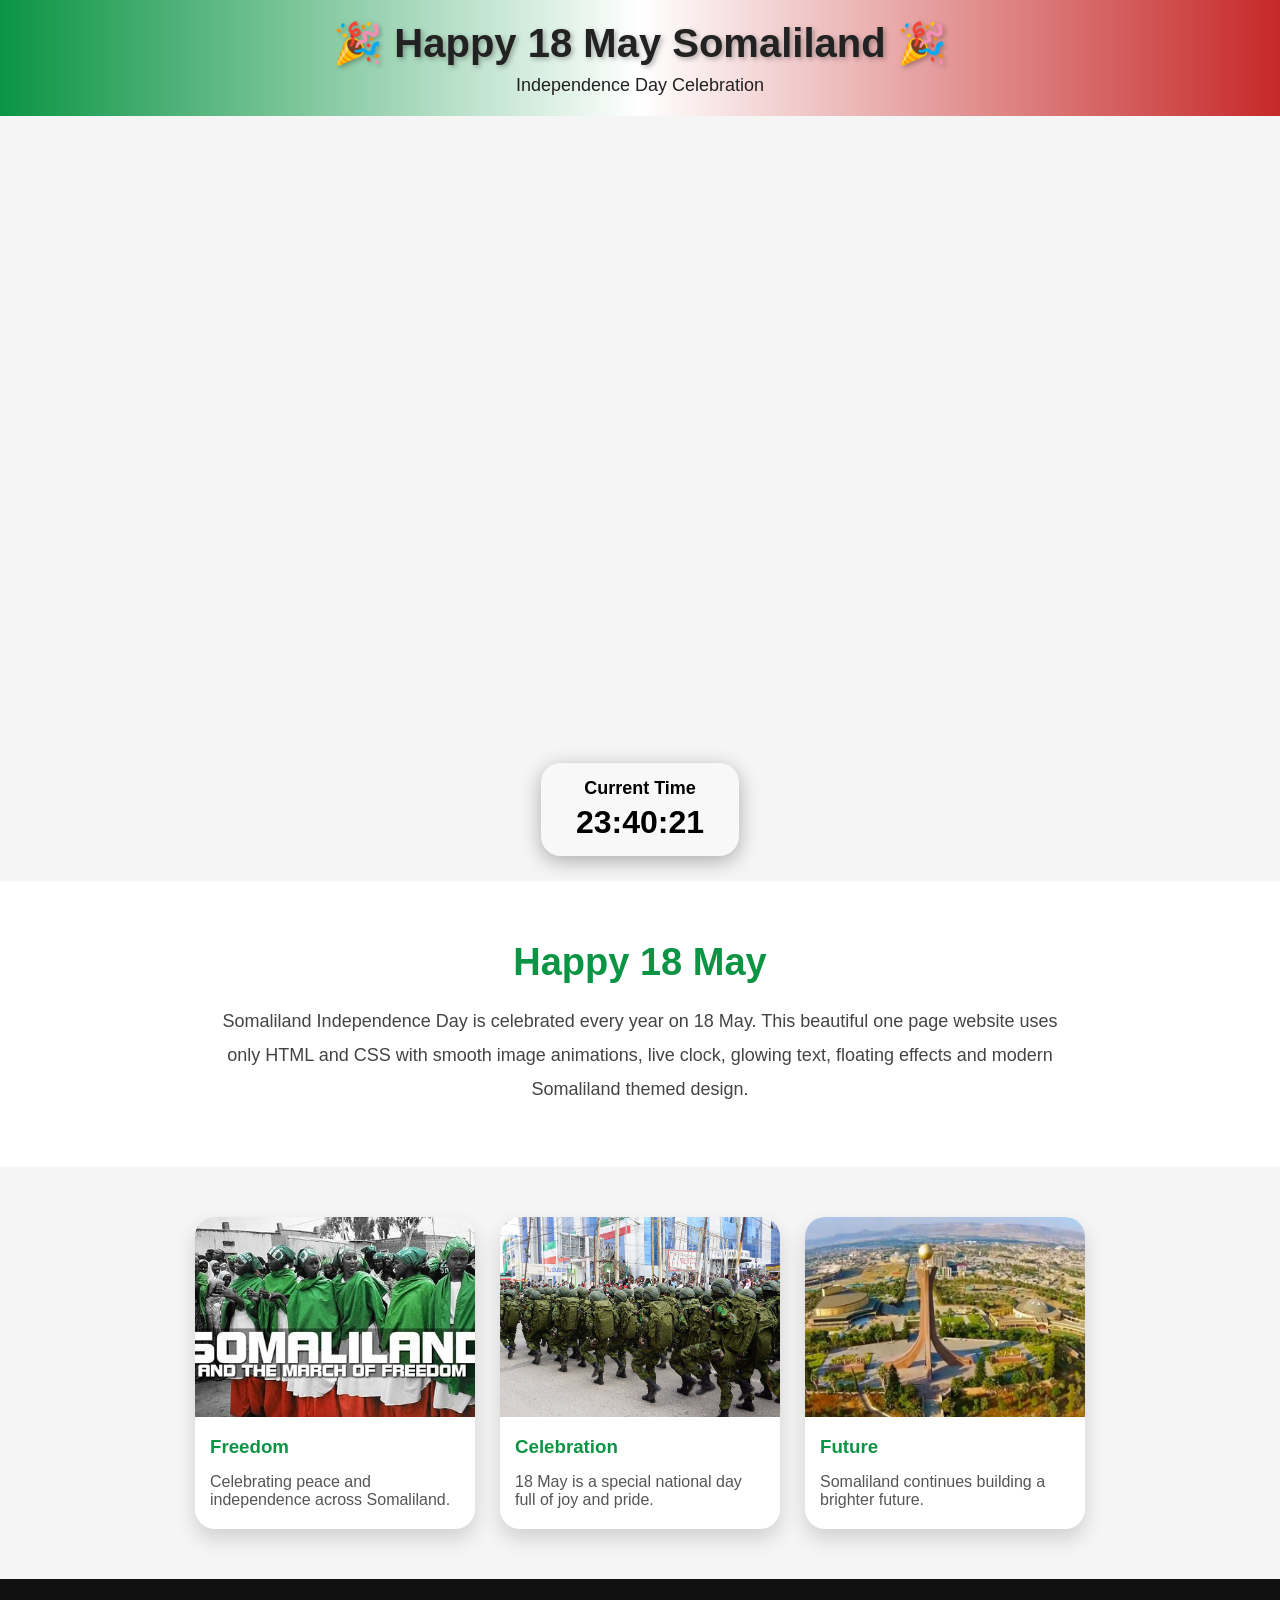
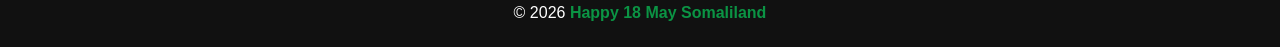
==== index.html @ 8a373175 "Add files via upload" ====
<!DOCTYPE html>
<html lang="en">
<head>
<meta charset="UTF-8">
<meta name="viewport" content="width=device-width, initial-scale=1.0">

<title>Happy 18 May Somaliland</title>

<style>

/* RESET */

*{
    margin:0;
    padding:0;
    box-sizing:border-box;
    font-family:Arial, Helvetica, sans-serif;
}

body{
    background:#f5f5f5;
    overflow-x:hidden;
}

/* HEADER */

header{
    width:100%;
    background:linear-gradient(to right,#0b9444,#ffffff,#c62828);
    padding:20px;
    text-align:center;
    color:#222;
    position:sticky;
    top:0;
    z-index:100;
    animation:headerMove 5s infinite alternate;
}

@keyframes headerMove{
    from{
        letter-spacing:1px;
    }
    to{
        letter-spacing:4px;
    }
}

header h1{
    font-size:40px;
    font-weight:bold;
    text-shadow:2px 2px 5px rgba(0,0,0,0.3);
}

header p{
    margin-top:8px;
    font-size:18px;
}

/* HERO SECTION */

.hero{
    width:100%;
    height:85vh;
    position:relative;
    overflow:hidden;
}

/* SLIDES */

.slide{
    position:absolute;
    width:100%;
    height:100%;
    opacity:0;
    transform:scale(1.1);
    animation:slider 16s infinite;
}

.slide img{
    width:100%;
    height:100%;
    object-fit:cover;
}

/* SLIDE TEXT */

.caption{
    position:absolute;
    bottom:110px;
    left:50%;
    transform:translateX(-50%);
    background:rgba(0,0,0,0.5);
    color:white;
    padding:15px 25px;
    border-radius:12px;
    font-size:28px;
    backdrop-filter:blur(5px);
    animation:textGlow 2s infinite alternate;
}

@keyframes textGlow{
    from{
        box-shadow:0 0 10px #fff;
    }
    to{
        box-shadow:0 0 20px #0b9444;
    }
}

/* CLOCK */

.clock-box{
    position:absolute;
    bottom:25px;
    left:50%;
    transform:translateX(-50%);
    background:rgba(255,255,255,0.35);
    backdrop-filter:blur(8px);
    color:black;
    padding:15px 35px;
    border-radius:20px;
    text-align:center;
    box-shadow:0 5px 20px rgba(0,0,0,0.3);
    z-index:10;
    animation:float 3s ease-in-out infinite;
}

.clock-box h2{
    font-size:18px;
    margin-bottom:5px;
}

#clock{
    font-size:32px;
    font-weight:bold;
    color:black;
}

@keyframes float{
    0%{
        transform:translateX(-50%) translateY(0);
    }
    50%{
        transform:translateX(-50%) translateY(-8px);
    }
    100%{
        transform:translateX(-50%) translateY(0);
    }
}

/* SLIDE ANIMATION */

.slide:nth-child(1){
    animation-delay:0s;
}

.slide:nth-child(2){
    animation-delay:4s;
}

.slide:nth-child(3){
    animation-delay:8s;
}

.slide:nth-child(4){
    animation-delay:12s;
}

@keyframes slider{

    0%{
        opacity:0;
        transform:translateY(100px) scale(1.2);
    }

    10%{
        opacity:1;
        transform:translateY(0) scale(1);
    }

    25%{
        opacity:1;
        transform:translateY(0) scale(1);
    }

    35%{
        opacity:0;
        transform:translateY(-100px) scale(0.9);
    }

    100%{
        opacity:0;
    }
}

/* CONTENT */

.content{
    padding:60px 20px;
    text-align:center;
    background:white;
}

.content h2{
    color:#0b9444;
    margin-bottom:20px;
    font-size:38px;
}

.content p{
    max-width:850px;
    margin:auto;
    line-height:1.9;
    font-size:18px;
    color:#444;
}

/* CARDS */

.cards{
    display:flex;
    justify-content:center;
    flex-wrap:wrap;
    gap:25px;
    padding:50px 20px;
}

.card{
    width:280px;
    background:white;
    border-radius:20px;
    overflow:hidden;
    box-shadow:0 10px 20px rgba(0,0,0,0.15);
    transition:0.4s;
}

.card:hover{
    transform:translateY(-10px) scale(1.03);
}

.card img{
    width:100%;
    height:200px;
    object-fit:cover;
}

.card h3{
    padding:15px;
    color:#0b9444;
}

.card p{
    padding:0 15px 20px;
    color:#555;
}

/* FOOTER */

footer{
    background:#111;
    color:white;
    text-align:center;
    padding:25px;
}

footer span{
    color:#0b9444;
    font-weight:bold;
}

/* MOBILE */

@media(max-width:768px){

    header h1{
        font-size:28px;
    }

    .caption{
        font-size:20px;
        width:90%;
        text-align:center;
    }

    #clock{
        font-size:24px;
    }

    .content h2{
        font-size:28px;
    }
}

</style>
</head>

<body>

<!-- HEADER -->

<header>
    <h1>🎉 Happy 18 May Somaliland 🎉</h1>
    <p>Independence Day Celebration</p>
</header>

<!-- HERO -->

<section class="hero">

    <!-- SLIDE 1 -->

    <div class="slide">
        <img src="picture3.webp">

        <div class="caption">
            Happy 18 May Somaliland
        </div>
    </div>

    <!-- SLIDE 2 -->

    <div class="slide">
        <img src="dowload.jpg">

        <div class="caption">
            Somaliland Celebration
        </div>
    </div>

    <!-- SLIDE 3 -->

    <div class="slide">
        <img src="picture1jpeg.webp">

        <div class="caption">
            Proud Somaliland People
        </div>
    </div>

    <!-- SLIDE 4 -->

    <div class="slide">
        <img src="picture22.jpg">

        <div class="caption">
            Peace & Unity
        </div>
    </div>

    <!-- CLOCK -->

    <div class="clock-box">
        <h2>Current Time</h2>
        <div id="clock">00:00:00</div>
    </div>

</section>

<!-- CONTENT -->

<section class="content">

    <h2>Happy 18 May</h2>

    <p>
        Somaliland Independence Day is celebrated every year on 18 May.
        This beautiful one page website uses only HTML and CSS with smooth
        image animations, live clock, glowing text, floating effects and
        modern Somaliland themed design.
    </p>

</section>

<!-- CARDS -->

<section class="cards">

    <div class="card">
        <img src="freedomjpg.jpg">

        <h3>Freedom</h3>

        <p>
            Celebrating peace and independence across Somaliland.
        </p>
    </div>

    <div class="card">
        <img src="dowload1jpg.jpg">

        <h3>Celebration</h3>

        <p>
            18 May is a special national day full of joy and pride.
        </p>
    </div>

    <div class="card">
        <img src="future.webp">

        <h3>Future</h3>

        <p>
            Somaliland continues building a brighter future.
        </p>
    </div>

</section>

<!-- FOOTER -->

<footer>

    <p>
        © 2026 <span>Happy 18 May Somaliland</span> 
    </p>

</footer>

<!-- CLOCK SCRIPT -->

<script>

function updateClock(){

    const now = new Date();

    let hours = now.getHours();
    let minutes = now.getMinutes();
    let seconds = now.getSeconds();

    hours = hours < 10 ? "0" + hours : hours;
    minutes = minutes < 10 ? "0" + minutes : minutes;
    seconds = seconds < 10 ? "0" + seconds : seconds;

    document.getElementById("clock").innerHTML =
    `${hours}:${minutes}:${seconds}`;
}

setInterval(updateClock,1000);

updateClock();

</script>

</body>
</html>
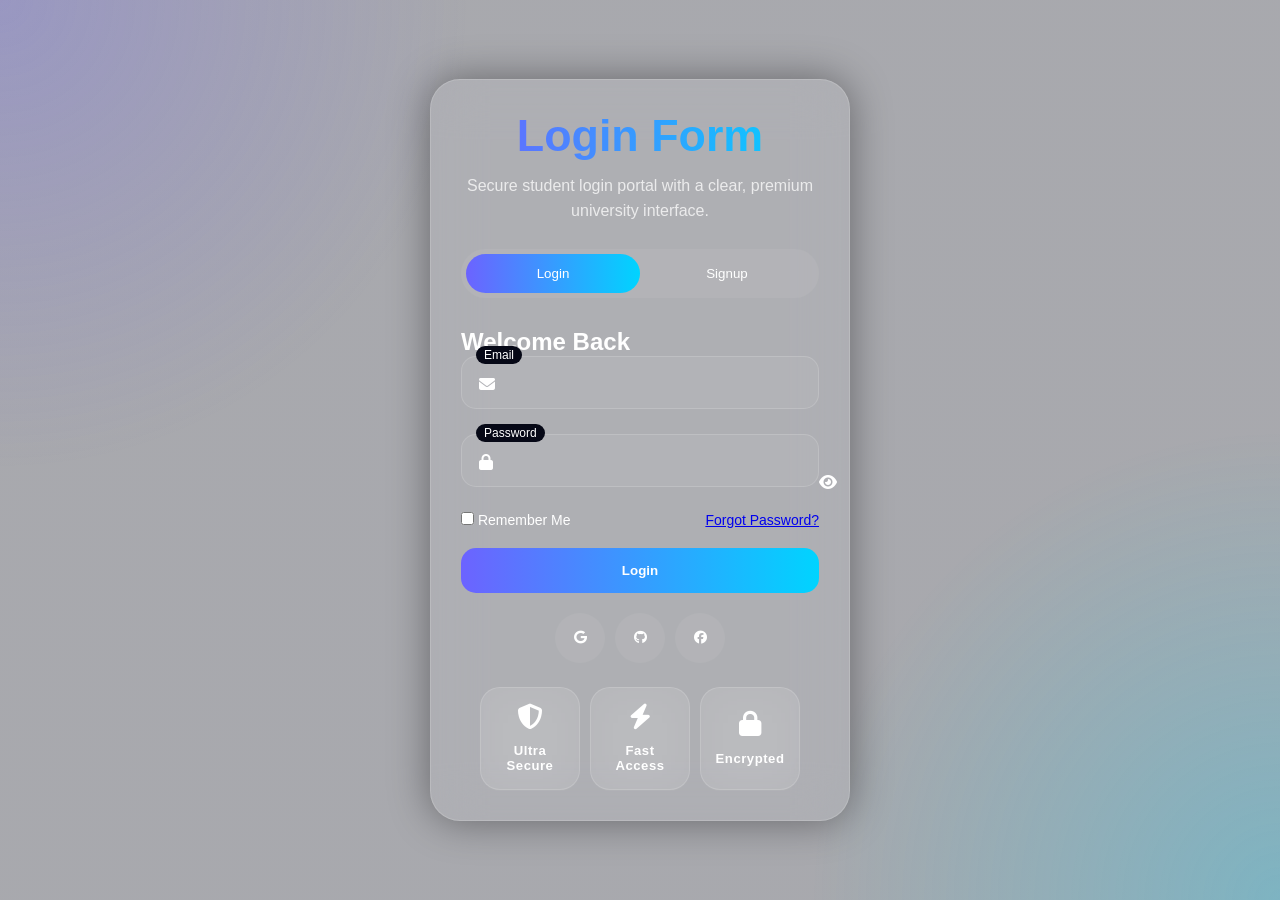
==== commit 21e633c7: "Add files via upload" ====
--- a/index.html
+++ b/index.html
@@ -1,447 +1,225 @@
 <!DOCTYPE html>
 <html lang="en">
 <head>
-<meta charset="UTF-8">
-<meta name="viewport" content="width=device-width, initial-scale=1.0">
-
-<title>Happy 18 May Somaliland</title>
-
-<style>
-
-/* RESET */
-
-*{
-    margin:0;
-    padding:0;
-    box-sizing:border-box;
-    font-family:Arial, Helvetica, sans-serif;
-}
-
-body{
-    background:#f5f5f5;
-    overflow-x:hidden;
-}
-
-/* HEADER */
-
-header{
-    width:100%;
-    background:linear-gradient(to right,#0b9444,#ffffff,#c62828);
-    padding:20px;
-    text-align:center;
-    color:#222;
-    position:sticky;
-    top:0;
-    z-index:100;
-    animation:headerMove 5s infinite alternate;
-}
-
-@keyframes headerMove{
-    from{
-        letter-spacing:1px;
-    }
-    to{
-        letter-spacing:4px;
-    }
-}
-
-header h1{
-    font-size:40px;
-    font-weight:bold;
-    text-shadow:2px 2px 5px rgba(0,0,0,0.3);
-}
-
-header p{
-    margin-top:8px;
-    font-size:18px;
-}
-
-/* HERO SECTION */
-
-.hero{
-    width:100%;
-    height:85vh;
-    position:relative;
-    overflow:hidden;
-}
-
-/* SLIDES */
-
-.slide{
-    position:absolute;
-    width:100%;
-    height:100%;
-    opacity:0;
-    transform:scale(1.1);
-    animation:slider 16s infinite;
-}
-
-.slide img{
-    width:100%;
-    height:100%;
-    object-fit:cover;
-}
-
-/* SLIDE TEXT */
-
-.caption{
-    position:absolute;
-    bottom:110px;
-    left:50%;
-    transform:translateX(-50%);
-    background:rgba(0,0,0,0.5);
-    color:white;
-    padding:15px 25px;
-    border-radius:12px;
-    font-size:28px;
-    backdrop-filter:blur(5px);
-    animation:textGlow 2s infinite alternate;
-}
-
-@keyframes textGlow{
-    from{
-        box-shadow:0 0 10px #fff;
-    }
-    to{
-        box-shadow:0 0 20px #0b9444;
-    }
-}
-
-/* CLOCK */
-
-.clock-box{
-    position:absolute;
-    bottom:25px;
-    left:50%;
-    transform:translateX(-50%);
-    background:rgba(255,255,255,0.35);
-    backdrop-filter:blur(8px);
-    color:black;
-    padding:15px 35px;
-    border-radius:20px;
-    text-align:center;
-    box-shadow:0 5px 20px rgba(0,0,0,0.3);
-    z-index:10;
-    animation:float 3s ease-in-out infinite;
-}
-
-.clock-box h2{
-    font-size:18px;
-    margin-bottom:5px;
-}
-
-#clock{
-    font-size:32px;
-    font-weight:bold;
-    color:black;
-}
-
-@keyframes float{
-    0%{
-        transform:translateX(-50%) translateY(0);
-    }
-    50%{
-        transform:translateX(-50%) translateY(-8px);
-    }
-    100%{
-        transform:translateX(-50%) translateY(0);
-    }
-}
-
-/* SLIDE ANIMATION */
-
-.slide:nth-child(1){
-    animation-delay:0s;
-}
-
-.slide:nth-child(2){
-    animation-delay:4s;
-}
-
-.slide:nth-child(3){
-    animation-delay:8s;
-}
-
-.slide:nth-child(4){
-    animation-delay:12s;
-}
-
-@keyframes slider{
-
-    0%{
-        opacity:0;
-        transform:translateY(100px) scale(1.2);
-    }
-
-    10%{
-        opacity:1;
-        transform:translateY(0) scale(1);
-    }
-
-    25%{
-        opacity:1;
-        transform:translateY(0) scale(1);
-    }
-
-    35%{
-        opacity:0;
-        transform:translateY(-100px) scale(0.9);
-    }
-
-    100%{
-        opacity:0;
-    }
-}
-
-/* CONTENT */
-
-.content{
-    padding:60px 20px;
-    text-align:center;
-    background:white;
-}
-
-.content h2{
-    color:#0b9444;
-    margin-bottom:20px;
-    font-size:38px;
-}
-
-.content p{
-    max-width:850px;
-    margin:auto;
-    line-height:1.9;
-    font-size:18px;
-    color:#444;
-}
-
-/* CARDS */
-
-.cards{
-    display:flex;
-    justify-content:center;
-    flex-wrap:wrap;
-    gap:25px;
-    padding:50px 20px;
-}
-
-.card{
-    width:280px;
-    background:white;
-    border-radius:20px;
-    overflow:hidden;
-    box-shadow:0 10px 20px rgba(0,0,0,0.15);
-    transition:0.4s;
-}
-
-.card:hover{
-    transform:translateY(-10px) scale(1.03);
-}
-
-.card img{
-    width:100%;
-    height:200px;
-    object-fit:cover;
-}
-
-.card h3{
-    padding:15px;
-    color:#0b9444;
-}
-
-.card p{
-    padding:0 15px 20px;
-    color:#555;
-}
-
-/* FOOTER */
-
-footer{
-    background:#111;
-    color:white;
-    text-align:center;
-    padding:25px;
-}
-
-footer span{
-    color:#0b9444;
-    font-weight:bold;
-}
-
-/* MOBILE */
-
-@media(max-width:768px){
-
-    header h1{
-        font-size:28px;
-    }
-
-    .caption{
-        font-size:20px;
-        width:90%;
-        text-align:center;
-    }
-
-    #clock{
-        font-size:24px;
-    }
-
-    .content h2{
-        font-size:28px;
-    }
-}
-
-</style>
+  <meta charset="UTF-8" />
+  <meta name="viewport" content="width=device-width, initial-scale=1.0"/>
+  <title>login form</title>
+
+  <!-- CSS -->
+  <link rel="stylesheet" href="style.css" />
+
+  <!-- Icons -->
+  <link rel="stylesheet"
+    href="https://cdnjs.cloudflare.com/ajax/libs/font-awesome/6.5.2/css/all.min.css"/>
+
 </head>
-
 <body>
 
-<!-- HEADER -->
-
-<header>
-    <h1>🎉 Happy 18 May Somaliland 🎉</h1>
-    <p>Independence Day Celebration</p>
-</header>
-
-<!-- HERO -->
-
-<section class="hero">
-
-    <!-- SLIDE 1 -->
-
-    <div class="slide">
-        <img src="picture3.webp">
-
-        <div class="caption">
-            Happy 18 May Somaliland
-        </div>
+  <!-- Animated Background -->
+  <div class="bg-animation"></div>
+
+  <!-- Notifications -->
+  <div id="toast"></div>
+
+  <!-- Main Container -->
+  <div class="container">
+
+    <div class="auth-box">
+
+      <div class="auth-header">
+        <h1>Login Form</h1>
+        <p>Secure student login portal with a clear, premium university interface.</p>
+      </div>
+
+      <!-- TOGGLE -->
+      <div class="toggle-box">
+        <button class="toggle-btn active" id="loginBtn">Login</button>
+        <button class="toggle-btn" id="signupBtn">Signup</button>
+      </div>
+
+      <!-- LOGIN FORM -->
+      <form id="loginForm" class="form active">
+
+        <h2>Welcome Back</h2>
+
+        <div class="input-group">
+          <i class="fa-solid fa-envelope"></i>
+          <input type="email" id="loginEmail" required />
+          <label>Email</label>
+        </div>
+
+        <div class="input-group">
+          <i class="fa-solid fa-lock"></i>
+          <input type="password" id="loginPassword" required />
+          <label>Password</label>
+
+          <span class="show-pass" onclick="togglePassword('loginPassword')">
+            <i class="fa-solid fa-eye"></i>
+          </span>
+        </div>
+
+        <div class="options">
+          <label>
+            <input type="checkbox" />
+            Remember Me
+          </label>
+
+          <a href="#">Forgot Password?</a>
+        </div>
+
+        <button type="submit" class="submit-btn">
+          Login
+        </button>
+
+        <div class="social-login">
+          <button type="button"><i class="fab fa-google"></i></button>
+          <button type="button"><i class="fab fa-github"></i></button>
+          <button type="button"><i class="fab fa-facebook"></i></button>
+        </div>
+
+      </form>
+
+      <div class="features">
+        <div class="feature-card">
+          <i class="fa-solid fa-shield-halved"></i>
+          <span>Ultra Secure</span>
+        </div>
+
+        <div class="feature-card">
+          <i class="fa-solid fa-bolt"></i>
+          <span>Fast Access</span>
+        </div>
+
+        <div class="feature-card">
+          <i class="fa-solid fa-lock"></i>
+          <span>Encrypted</span>
+        </div>
+      </div>
+
+      <!-- SIGNUP FORM -->
+      <form id="signupForm" class="form">
+
+        <h2>Create Account</h2>
+
+        <div class="step step-1 active-step">
+
+          <div class="input-group">
+            <i class="fa-solid fa-user"></i>
+            <input type="text" id="name" required />
+            <label>Full Name</label>
+          </div>
+
+          <div class="input-group">
+            <i class="fa-solid fa-envelope"></i>
+            <input type="email" id="signupEmail" required />
+            <label>Email</label>
+          </div>
+
+          <button type="button" class="submit-btn next-step">
+            Continue
+          </button>
+        </div>
+
+        <div class="step step-2">
+
+          <div class="input-group">
+            <i class="fa-solid fa-lock"></i>
+            <input type="password" id="signupPassword" required />
+            <label>Password</label>
+
+            <span class="show-pass" onclick="togglePassword('signupPassword')">
+              <i class="fa-solid fa-eye"></i>
+            </span>
+          </div>
+
+          <!-- Strength Meter -->
+          <div class="strength">
+            <div class="strength-bar"></div>
+          </div>
+
+          <div class="input-group">
+            <i class="fa-solid fa-lock"></i>
+            <input type="password" id="confirmPassword" required />
+            <label>Confirm Password</label>
+          </div>
+
+          <label class="terms">
+            <input type="checkbox" id="terms" />
+            Accept Terms & Conditions
+          </label>
+
+          <button type="submit" class="submit-btn">
+            Create Account
+          </button>
+        </div>
+
+      </form>
+
     </div>
-
-    <!-- SLIDE 2 -->
-
-    <div class="slide">
-        <img src="dowload.jpg">
-
-        <div class="caption">
-            Somaliland Celebration
-        </div>
+  </div>
+
+  <!-- DASHBOARD -->
+  <section class="dashboard hidden" id="dashboard">
+
+    <!-- Sidebar -->
+    <aside class="sidebar">
+
+      <h2>Login Form</h2>
+
+      <ul>
+        <li><i class="fa-solid fa-house"></i> Dashboard</li>
+        <li><i class="fa-solid fa-chart-line"></i> Analytics</li>
+        <li><i class="fa-solid fa-user"></i> Profile</li>
+        <li><i class="fa-solid fa-gear"></i> Settings</li>
+      </ul>
+
+      <button id="logoutBtn">Logout</button>
+
+    </aside>
+
+    <!-- Dashboard Content -->
+    <div class="dashboard-content">
+
+      <div class="topbar">
+
+        <h1 id="welcomeText">Welcome</h1>
+
+        <div class="profile-menu">
+          <img src="https://i.pravatar.cc/100" alt="avatar" />
+
+          <div class="dropdown">
+            <p>My Profile</p>
+            <p>Settings</p>
+            <p id="logoutDrop">Logout</p>
+          </div>
+        </div>
+
+      </div>
+
+      <div class="cards">
+
+        <div class="card">
+          <h3>Users</h3>
+          <p>14,245</p>
+        </div>
+
+        <div class="card">
+          <h3>Revenue</h3>
+          <p>$87K</p>
+        </div>
+
+        <div class="card">
+          <h3>Security</h3>
+          <p>99.9%</p>
+        </div>
+
+      </div>
+
     </div>
 
-    <!-- SLIDE 3 -->
-
-    <div class="slide">
-        <img src="picture1jpeg.webp">
-
-        <div class="caption">
-            Proud Somaliland People
-        </div>
-    </div>
-
-    <!-- SLIDE 4 -->
-
-    <div class="slide">
-        <img src="picture22.jpg">
-
-        <div class="caption">
-            Peace & Unity
-        </div>
-    </div>
-
-    <!-- CLOCK -->
-
-    <div class="clock-box">
-        <h2>Current Time</h2>
-        <div id="clock">00:00:00</div>
-    </div>
-
-</section>
-
-<!-- CONTENT -->
-
-<section class="content">
-
-    <h2>Happy 18 May</h2>
-
-    <p>
-        Somaliland Independence Day is celebrated every year on 18 May.
-        This beautiful one page website uses only HTML and CSS with smooth
-        image animations, live clock, glowing text, floating effects and
-        modern Somaliland themed design.
-    </p>
-
-</section>
-
-<!-- CARDS -->
-
-<section class="cards">
-
-    <div class="card">
-        <img src="freedomjpg.jpg">
-
-        <h3>Freedom</h3>
-
-        <p>
-            Celebrating peace and independence across Somaliland.
-        </p>
-    </div>
-
-    <div class="card">
-        <img src="dowload1jpg.jpg">
-
-        <h3>Celebration</h3>
-
-        <p>
-            18 May is a special national day full of joy and pride.
-        </p>
-    </div>
-
-    <div class="card">
-        <img src="future.webp">
-
-        <h3>Future</h3>
-
-        <p>
-            Somaliland continues building a brighter future.
-        </p>
-    </div>
-
-</section>
-
-<!-- FOOTER -->
-
-<footer>
-
-    <p>
-        © 2026 <span>Happy 18 May Somaliland</span> 
-    </p>
-
-</footer>
-
-<!-- CLOCK SCRIPT -->
-
-<script>
-
-function updateClock(){
-
-    const now = new Date();
-
-    let hours = now.getHours();
-    let minutes = now.getMinutes();
-    let seconds = now.getSeconds();
-
-    hours = hours < 10 ? "0" + hours : hours;
-    minutes = minutes < 10 ? "0" + minutes : minutes;
-    seconds = seconds < 10 ? "0" + seconds : seconds;
-
-    document.getElementById("clock").innerHTML =
-    `${hours}:${minutes}:${seconds}`;
-}
-
-setInterval(updateClock,1000);
-
-updateClock();
-
-</script>
+  </section>
+
+  <script src="script.js"></script>
 
 </body>
 </html>
--- a/style.css
+++ b/style.css
@@ -0,0 +1,520 @@
+:root {
+  --bg: #060816;
+  --card: rgba(255, 255, 255, 0.08);
+  --border: rgba(255, 255, 255, 0.15);
+  --text: #ffffff;
+  --primary: #6c63ff;
+  --secondary: #00d4ff;
+  --success: #00ff99;
+  --danger: #ff4d6d;
+}
+
+/* RESET */
+* {
+  margin: 0;
+  padding: 0;
+  box-sizing: border-box;
+}
+
+/* BODY */
+body {
+  background: linear-gradient(rgba(6,8,22,0.35), rgba(6,8,22,0.35)),
+    url('https://images.unsplash.com/photo-1500530855697-b586d89ba3ee?auto=format&fit=crop&w=1650&q=80') center/cover fixed no-repeat;
+  color: var(--text);
+  font-family: Arial, sans-serif;
+  min-height: 100vh;
+  overflow-x: hidden;
+  position: relative;
+}
+
+/* SMOOTH SCROLL */
+html {
+  scroll-behavior: smooth;
+}
+
+/* CUSTOM SCROLLBAR */
+::-webkit-scrollbar {
+  width: 10px;
+}
+
+::-webkit-scrollbar-track {
+  background: #0d1022;
+}
+
+::-webkit-scrollbar-thumb {
+  background: linear-gradient(
+    var(--primary),
+    var(--secondary)
+  );
+  border-radius: 20px;
+}
+
+/* ANIMATED BG */
+.bg-animation {
+  position: fixed;
+  inset: 0;
+  background:
+    radial-gradient(circle at top left,
+      rgba(108, 99, 255, 0.25),
+      transparent 30%),
+    radial-gradient(circle at bottom right,
+      rgba(0, 212, 255, 0.25),
+      transparent 30%);
+  animation: moveBg 12s infinite alternate ease-in-out;
+  z-index: -1;
+}
+
+@keyframes moveBg {
+  from {
+    transform: scale(1);
+  }
+
+  to {
+    transform: scale(1.15);
+  }
+}
+
+/* MAIN CONTAINER */
+.container {
+  display: flex;
+  justify-content: center;
+  align-items: center;
+  min-height: 100vh;
+  padding: 40px;
+}
+
+.auth-header {
+  text-align: center;
+  margin-bottom: 25px;
+}
+
+.auth-header h1 {
+  font-size: 2.8rem;
+  margin-bottom: 12px;
+  font-weight: 800;
+  background: linear-gradient(90deg, var(--primary), var(--secondary));
+  background-clip: text;
+  -webkit-background-clip: text;
+  -webkit-text-fill-color: transparent;
+}
+
+.auth-header p {
+  color: rgba(255,255,255,0.75);
+  line-height: 1.6;
+}
+
+/* LEFT SIDE */
+.left-panel {
+  display: none;
+}
+
+.left-panel h1 {
+  font-size: 4rem;
+  font-weight: 800;
+  background: linear-gradient(
+    90deg,
+    var(--primary),
+    var(--secondary)
+  );
+  background-clip: text;
+  -webkit-background-clip: text;
+  -webkit-text-fill-color: transparent;
+}
+
+.left-panel p {
+  margin-top: 20px;
+  line-height: 1.8;
+  opacity: 0.8;
+}
+
+/* FEATURES */
+.features {
+  margin-top: 24px;
+  display: flex;
+  justify-content: center;
+  gap: 10px;
+  flex-wrap: wrap;
+}
+
+.feature-card {
+  background: var(--card);
+  backdrop-filter: blur(20px);
+  border: 1px solid var(--border);
+  padding: 16px 14px;
+  border-radius: 20px;
+  min-width: 100px;
+  width: 100px;
+  text-align: center;
+  transition: 0.4s ease;
+  cursor: pointer;
+  display: flex;
+  flex-direction: column;
+  align-items: center;
+  justify-content: center;
+}
+
+.feature-card i {
+  font-size: 1.6rem;
+  margin-bottom: 10px;
+}
+
+.feature-card span {
+  display: block;
+  margin-top: 4px;
+  font-size: 0.82rem;
+  font-weight: 700;
+  letter-spacing: 0.04em;
+}
+
+.feature-card:hover {
+  transform: translateY(-6px);
+  box-shadow: 0 0 28px rgba(108, 99, 255, 0.5);
+}
+
+/* AUTH BOX */
+.auth-box {
+  width: 420px;
+  background: var(--card);
+  backdrop-filter: blur(25px);
+  border: 1px solid var(--border);
+  border-radius: 30px;
+  padding: 30px;
+  box-shadow: 0 0 40px rgba(0,0,0,0.4);
+}
+
+/* TOGGLE */
+.toggle-box {
+  display: flex;
+  background: rgba(255,255,255,0.05);
+  padding: 5px;
+  border-radius: 50px;
+  margin-bottom: 30px;
+}
+
+.toggle-btn {
+  flex: 1;
+  border: none;
+  background: transparent;
+  color: white;
+  padding: 12px;
+  border-radius: 50px;
+  cursor: pointer;
+  transition: 0.3s;
+}
+
+.toggle-btn.active {
+  background: linear-gradient(
+    90deg,
+    var(--primary),
+    var(--secondary)
+  );
+}
+
+/* FORMS */
+.form {
+  display: none;
+}
+
+.form.active {
+  display: block;
+}
+
+/* STEP FIX */
+.step {
+  display: none;
+}
+
+.active-step {
+  display: block;
+}
+
+/* INPUTS */
+.input-group {
+  position: relative;
+  margin-bottom: 25px;
+}
+
+.input-group input {
+  width: 100%;
+  background: rgba(255,255,255,0.05);
+  border: 1px solid var(--border);
+  border-radius: 15px;
+  padding: 18px 50px;
+  color: white;
+  outline: none;
+  transition: 0.3s;
+}
+
+.input-group input:focus {
+  border-color: var(--secondary);
+  box-shadow: 0 0 10px rgba(0,212,255,0.3);
+}
+
+.input-group label {
+  position: absolute;
+  left: 50px;
+  top: 18px;
+  opacity: 0.6;
+  transition: 0.3s;
+  pointer-events: none;
+}
+
+/* FIX FLOAT LABEL */
+.input-group input:focus ~ label,
+.input-group input:not(:placeholder-shown) ~ label {
+  top: -10px;
+  left: 15px;
+  background: #060816;
+  padding: 2px 8px;
+  border-radius: 10px;
+  font-size: 12px;
+  opacity: 1;
+}
+
+/* ICON */
+.input-group i {
+  position: absolute;
+  left: 18px;
+  top: 20px;
+}
+
+/* SHOW PASSWORD */
+.show-pass {
+  position: absolute;
+  right: 18px;
+  top: 20px;
+  cursor: pointer;
+}
+
+/* BUTTONS */
+.submit-btn {
+  width: 100%;
+  border: none;
+  padding: 15px;
+  border-radius: 15px;
+  background: linear-gradient(
+    90deg,
+    var(--primary),
+    var(--secondary)
+  );
+  color: white;
+  font-weight: bold;
+  cursor: pointer;
+  transition: 0.4s;
+}
+
+.submit-btn:hover {
+  transform: translateY(-3px);
+  box-shadow: 0 0 25px rgba(108,99,255,0.5);
+}
+
+/* SOCIAL */
+.social-login {
+  display: flex;
+  justify-content: center;
+  gap: 10px;
+  margin-top: 20px;
+}
+
+.social-login button {
+  width: 50px;
+  height: 50px;
+  border-radius: 50%;
+  border: none;
+  background: rgba(255,255,255,0.05);
+  color: white;
+  cursor: pointer;
+  transition: 0.3s;
+}
+
+.social-login button:hover {
+  transform: scale(1.1);
+  background: rgba(255,255,255,0.12);
+}
+
+/* OPTIONS */
+.options {
+  display: flex;
+  justify-content: space-between;
+  margin-bottom: 20px;
+  font-size: 14px;
+}
+
+/* STRENGTH */
+.strength {
+  height: 8px;
+  background: rgba(255,255,255,0.1);
+  border-radius: 20px;
+  overflow: hidden;
+  margin-bottom: 20px;
+}
+
+.strength-bar {
+  height: 100%;
+  width: 10%;
+  background: red;
+  transition: 0.3s;
+}
+
+/* TOAST */
+#toast {
+  position: fixed;
+  top: 30px;
+  right: 30px;
+  background: rgba(255,255,255,0.1);
+  backdrop-filter: blur(15px);
+  padding: 15px 25px;
+  border-radius: 15px;
+  border: 1px solid var(--border);
+  display: none;
+  z-index: 999;
+}
+
+/* DASHBOARD */
+.dashboard {
+  display: flex;
+  min-height: 100vh;
+}
+
+.hidden {
+  display: none;
+}
+
+/* SIDEBAR */
+.sidebar {
+  width: 250px;
+  background: rgba(255,255,255,0.05);
+  border-right: 1px solid var(--border);
+  padding: 30px;
+}
+
+.sidebar h2 {
+  margin-bottom: 30px;
+}
+
+.sidebar ul {
+  list-style: none;
+}
+
+.sidebar li {
+  margin: 20px 0;
+  cursor: pointer;
+  transition: 0.3s;
+}
+
+  .card,
+  .sidebar li {
+    cursor: pointer;
+  }
+.sidebar button {
+  margin-top: 40px;
+  width: 100%;
+  padding: 12px;
+  border: none;
+  border-radius: 12px;
+  background: var(--danger);
+  color: white;
+  cursor: pointer;
+}
+
+/* CONTENT */
+.dashboard-content {
+  flex: 1;
+  padding: 40px;
+}
+
+/* TOPBAR */
+.topbar {
+  display: flex;
+  justify-content: space-between;
+  align-items: center;
+}
+
+/* PROFILE */
+.profile-menu {
+  position: relative;
+}
+
+.profile-menu img {
+  width: 50px;
+  border-radius: 50%;
+  cursor: pointer;
+}
+
+/* DROPDOWN FIX */
+.dropdown {
+  position: absolute;
+  top: 60px;
+  right: 0;
+  width: 160px;
+  background: rgba(255,255,255,0.08);
+  backdrop-filter: blur(20px);
+  border: 1px solid var(--border);
+  padding: 10px;
+  border-radius: 15px;
+  display: none;
+}
+
+.dropdown p {
+  padding: 10px;
+  cursor: pointer;
+}
+
+.dropdown p:hover {
+  background: rgba(255,255,255,0.1);
+  border-radius: 10px;
+}
+
+.profile-menu:hover .dropdown {
+  display: block;
+}
+
+/* CARDS */
+.cards {
+  margin-top: 40px;
+  display: grid;
+  grid-template-columns: repeat(
+    auto-fit,
+    minmax(220px,1fr)
+  );
+  gap: 20px;
+}
+
+.card {
+  background: rgba(255,255,255,0.05);
+  padding: 30px;
+  border-radius: 20px;
+  transition: 0.4s;
+}
+
+.card:hover {
+  transform: translateY(-5px);
+  box-shadow: 0 0 20px rgba(0,212,255,0.3);
+}
+
+/* MOBILE */
+@media (max-width: 900px) {
+
+  .container {
+    flex-direction: column;
+    text-align: center;
+  }
+
+  .auth-box {
+    width: 100%;
+    max-width: 420px;
+  }
+
+  .left-panel h1 {
+    font-size: 3rem;
+  }
+
+  .dashboard {
+    flex-direction: column;
+  }
+
+  .sidebar {
+    width: 100%;
+  }
+
+}
